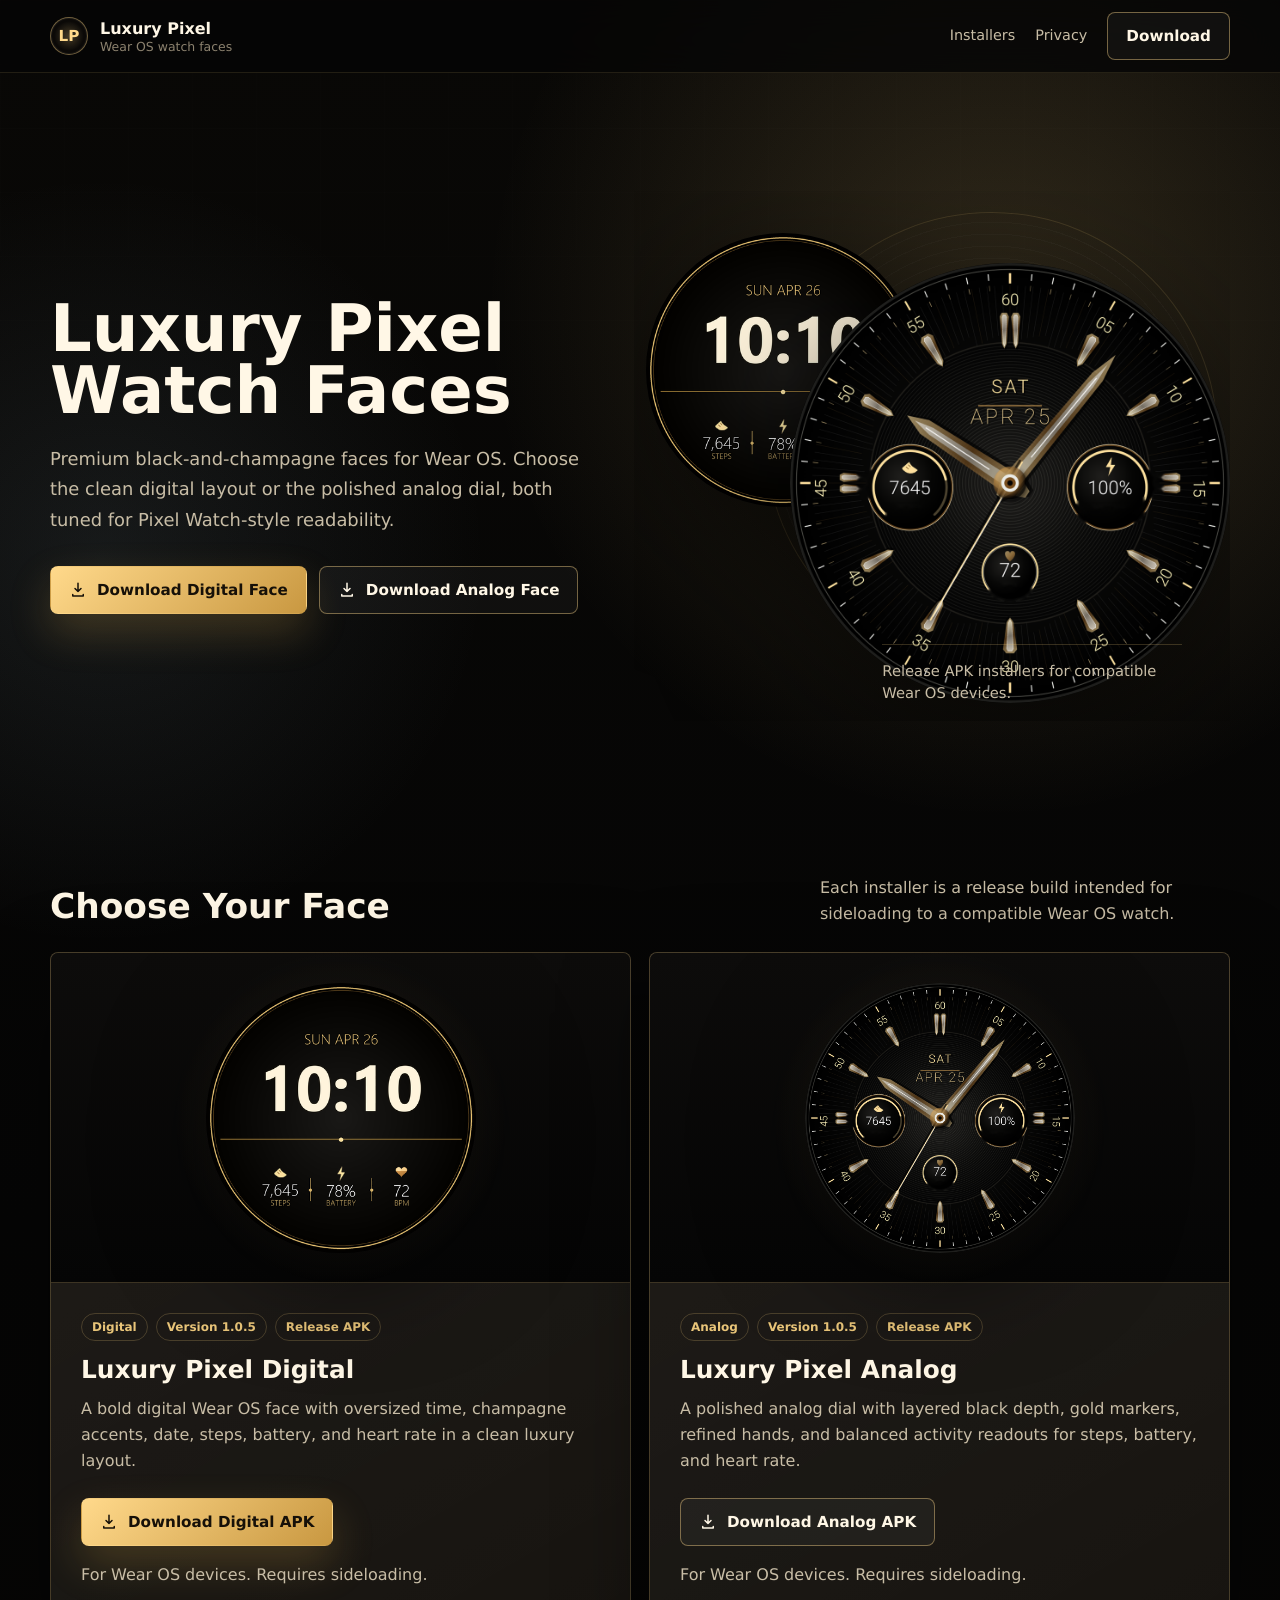
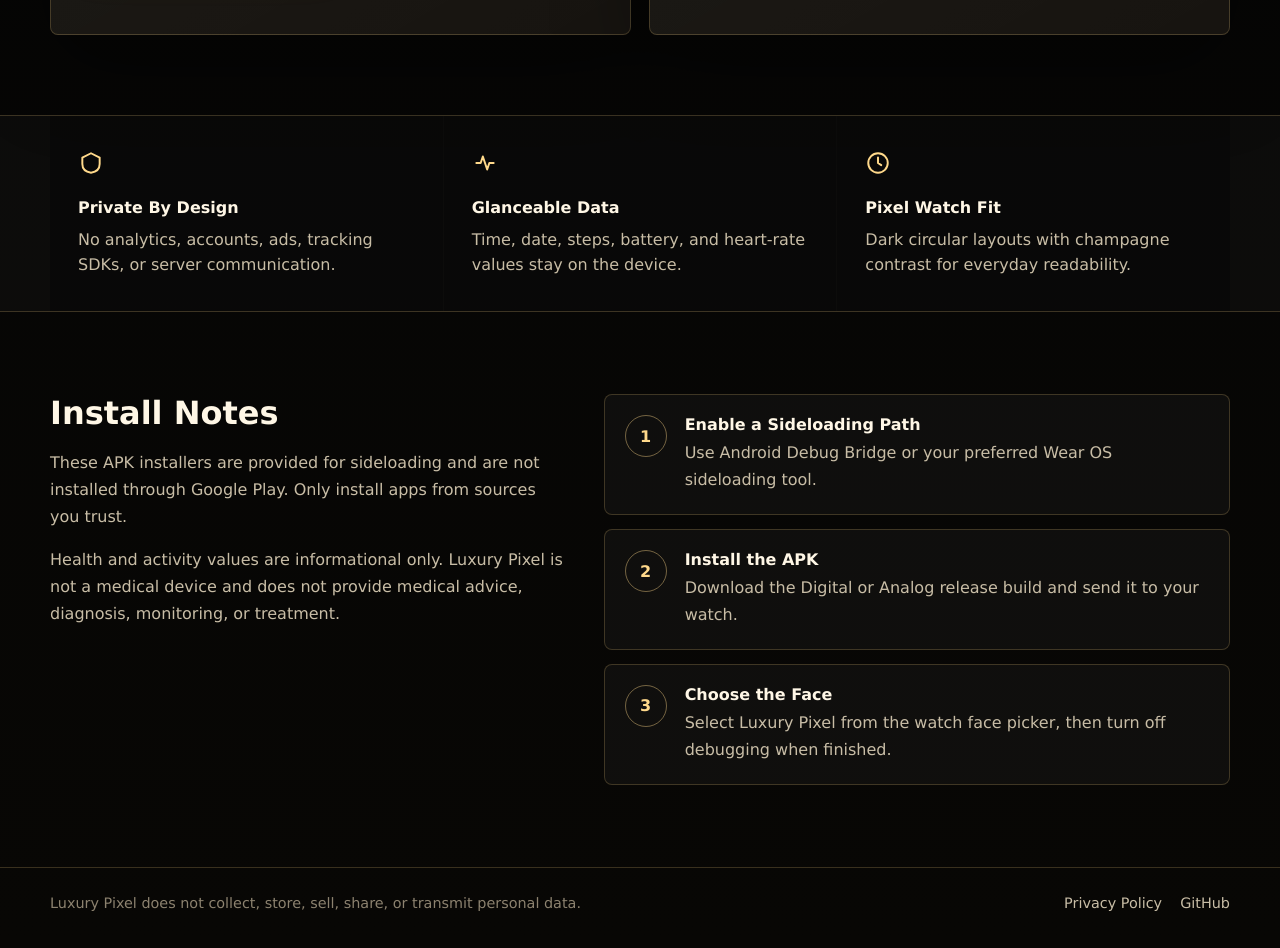
==== index.html @ f3d09681 "Add Luxury Pixel download landing page" ====
<!doctype html>
<html lang="en">
<head>
  <meta charset="utf-8">
  <meta name="viewport" content="width=device-width, initial-scale=1">
  <title>Luxury Pixel Watch Faces</title>
  <meta name="description" content="Download Luxury Pixel Digital and Luxury Pixel Analog installers for Wear OS.">
  <meta property="og:title" content="Luxury Pixel Watch Faces">
  <meta property="og:description" content="Premium black-and-champagne Wear OS faces with digital and analog installers.">
  <meta property="og:image" content="assets/app-icon.png">
  <link rel="icon" href="assets/app-icon.png">
  <link rel="stylesheet" href="styles.css">
</head>
<body>
  <header class="site-header">
    <nav class="nav" aria-label="Primary navigation">
      <a class="brand" href="./" aria-label="Luxury Pixel home">
        <span class="brand-mark" aria-hidden="true">LP</span>
        <span class="brand-text">
          <span class="brand-title">Luxury Pixel</span>
          <span class="brand-subtitle">Wear OS watch faces</span>
        </span>
      </a>
      <div class="nav-links">
        <a href="#installers">Installers</a>
        <a href="privacy.html">Privacy</a>
        <a class="button button-secondary" href="#installers">Download</a>
      </div>
    </nav>
  </header>

  <main>
    <section class="page-section hero" aria-labelledby="hero-title">
      <div class="hero-copy">
        <h1 id="hero-title">Luxury Pixel Watch Faces</h1>
        <p>
          Premium black-and-champagne faces for Wear OS. Choose the clean digital layout
          or the polished analog dial, both tuned for Pixel Watch-style readability.
        </p>
        <div class="hero-actions" aria-label="Primary downloads">
          <a class="button button-primary" href="installers/luxury-pixel-digital.apk" download>
            <svg viewBox="0 0 24 24" aria-hidden="true">
              <path d="M12 3v11m0 0 4-4m-4 4-4-4M5 18v2h14v-2" fill="none" stroke="currentColor" stroke-width="2" stroke-linecap="round" stroke-linejoin="round"/>
            </svg>
            Download Digital Face
          </a>
          <a class="button button-secondary" href="installers/luxury-pixel-analog.apk" download>
            <svg viewBox="0 0 24 24" aria-hidden="true">
              <path d="M12 3v11m0 0 4-4m-4 4-4-4M5 18v2h14v-2" fill="none" stroke="currentColor" stroke-width="2" stroke-linecap="round" stroke-linejoin="round"/>
            </svg>
            Download Analog Face
          </a>
        </div>
      </div>
      <div class="hero-stage" aria-hidden="true">
        <div class="watch-orbit"></div>
        <img class="watch-preview digital" src="assets/digital-preview.png" alt="">
        <img class="watch-preview analog" src="assets/analog-preview.png" alt="">
        <p class="hero-note">Release APK installers for compatible Wear OS devices.</p>
      </div>
    </section>

    <section class="page-section installers" id="installers" aria-labelledby="installers-title">
      <div class="section-heading">
        <h2 id="installers-title">Choose Your Face</h2>
        <p>Each installer is a release build intended for sideloading to a compatible Wear OS watch.</p>
      </div>

      <div class="installer-grid">
        <article class="installer-card">
          <div class="card-media">
            <img src="assets/digital-preview.png" alt="Luxury Pixel Digital watch face preview">
          </div>
          <div class="card-body">
            <div class="meta-row">
              <span class="meta">Digital</span>
              <span class="meta">Version 1.0.5</span>
              <span class="meta">Release APK</span>
            </div>
            <h3>Luxury Pixel Digital</h3>
            <p>
              A bold digital Wear OS face with oversized time, champagne accents, date,
              steps, battery, and heart rate in a clean luxury layout.
            </p>
            <div class="card-actions">
              <a class="button button-primary" href="installers/luxury-pixel-digital.apk" download>
                <svg viewBox="0 0 24 24" aria-hidden="true">
                  <path d="M12 3v11m0 0 4-4m-4 4-4-4M5 18v2h14v-2" fill="none" stroke="currentColor" stroke-width="2" stroke-linecap="round" stroke-linejoin="round"/>
                </svg>
                Download Digital APK
              </a>
            </div>
            <p class="fine-print">For Wear OS devices. Requires sideloading.</p>
          </div>
        </article>

        <article class="installer-card">
          <div class="card-media">
            <img src="assets/analog-preview.png" alt="Luxury Pixel Analog watch face preview">
          </div>
          <div class="card-body">
            <div class="meta-row">
              <span class="meta">Analog</span>
              <span class="meta">Version 1.0.5</span>
              <span class="meta">Release APK</span>
            </div>
            <h3>Luxury Pixel Analog</h3>
            <p>
              A polished analog dial with layered black depth, gold markers, refined hands,
              and balanced activity readouts for steps, battery, and heart rate.
            </p>
            <div class="card-actions">
              <a class="button button-secondary" href="installers/luxury-pixel-analog.apk" download>
                <svg viewBox="0 0 24 24" aria-hidden="true">
                  <path d="M12 3v11m0 0 4-4m-4 4-4-4M5 18v2h14v-2" fill="none" stroke="currentColor" stroke-width="2" stroke-linecap="round" stroke-linejoin="round"/>
                </svg>
                Download Analog APK
              </a>
            </div>
            <p class="fine-print">For Wear OS devices. Requires sideloading.</p>
          </div>
        </article>
      </div>
    </section>

    <section class="details-band" aria-label="Highlights">
      <div class="page-section details">
        <div class="detail">
          <svg viewBox="0 0 24 24" aria-hidden="true">
            <path d="M12 3 4 7v6c0 4.4 3.1 7.3 8 8 4.9-.7 8-3.6 8-8V7l-8-4Z" fill="none" stroke="currentColor" stroke-width="1.8" stroke-linejoin="round"/>
          </svg>
          <h3>Private By Design</h3>
          <p>No analytics, accounts, ads, tracking SDKs, or server communication.</p>
        </div>
        <div class="detail">
          <svg viewBox="0 0 24 24" aria-hidden="true">
            <path d="M4 12h4l2-6 4 12 2-6h4" fill="none" stroke="currentColor" stroke-width="1.8" stroke-linecap="round" stroke-linejoin="round"/>
          </svg>
          <h3>Glanceable Data</h3>
          <p>Time, date, steps, battery, and heart-rate values stay on the device.</p>
        </div>
        <div class="detail">
          <svg viewBox="0 0 24 24" aria-hidden="true">
            <path d="M12 21a9 9 0 1 0 0-18 9 9 0 0 0 0 18Zm0-14v5l3 2" fill="none" stroke="currentColor" stroke-width="1.8" stroke-linecap="round" stroke-linejoin="round"/>
          </svg>
          <h3>Pixel Watch Fit</h3>
          <p>Dark circular layouts with champagne contrast for everyday readability.</p>
        </div>
      </div>
    </section>

    <section class="page-section install-help" aria-labelledby="install-help-title">
      <div>
        <h2 id="install-help-title">Install Notes</h2>
        <p>
          These APK installers are provided for sideloading and are not installed through Google Play.
          Only install apps from sources you trust.
        </p>
        <p>
          Health and activity values are informational only. Luxury Pixel is not a medical device and
          does not provide medical advice, diagnosis, monitoring, or treatment.
        </p>
      </div>
      <div class="steps">
        <div class="step">
          <span class="step-number">1</span>
          <div>
            <h3>Enable a Sideloading Path</h3>
            <p>Use Android Debug Bridge or your preferred Wear OS sideloading tool.</p>
          </div>
        </div>
        <div class="step">
          <span class="step-number">2</span>
          <div>
            <h3>Install the APK</h3>
            <p>Download the Digital or Analog release build and send it to your watch.</p>
          </div>
        </div>
        <div class="step">
          <span class="step-number">3</span>
          <div>
            <h3>Choose the Face</h3>
            <p>Select Luxury Pixel from the watch face picker, then turn off debugging when finished.</p>
          </div>
        </div>
      </div>
    </section>
  </main>

  <footer class="site-footer">
    <div class="footer-inner">
      <span>Luxury Pixel does not collect, store, sell, share, or transmit personal data.</span>
      <div class="footer-links">
        <a href="privacy.html">Privacy Policy</a>
        <a href="https://github.com/patriceac/luxury-pixel-3-watch-face">GitHub</a>
      </div>
    </div>
  </footer>
</body>
</html>
---- styles.css ----
:root {
  color-scheme: dark;
  --bg: #050505;
  --bg-soft: #0d0c0b;
  --surface: #14110d;
  --surface-2: #1c1710;
  --text: #fff7e6;
  --muted: #c8bda6;
  --dim: #8c826f;
  --gold: #e9c579;
  --gold-strong: #ffd98b;
  --line: rgba(233, 197, 121, 0.22);
  --line-bright: rgba(255, 217, 139, 0.42);
  --shadow: 0 30px 90px rgba(0, 0, 0, 0.42);
  --max: 1180px;
  font-family: Inter, ui-sans-serif, system-ui, -apple-system, BlinkMacSystemFont, "Segoe UI", sans-serif;
  background: var(--bg);
  color: var(--text);
  text-rendering: geometricPrecision;
}

* {
  box-sizing: border-box;
}

html {
  scroll-behavior: smooth;
}

body {
  min-height: 100vh;
  margin: 0;
  overflow-x: hidden;
  background:
    radial-gradient(circle at 78% 12%, rgba(233, 197, 121, 0.18), transparent 32rem),
    radial-gradient(circle at 8% 22%, rgba(139, 163, 176, 0.12), transparent 24rem),
    linear-gradient(180deg, #090806 0%, #050505 48%, #080705 100%);
  color: var(--text);
}

body::before {
  position: fixed;
  inset: 0;
  pointer-events: none;
  content: "";
  background-image:
    linear-gradient(rgba(255, 255, 255, 0.035) 1px, transparent 1px),
    linear-gradient(90deg, rgba(255, 255, 255, 0.028) 1px, transparent 1px);
  background-size: 64px 64px;
  mask-image: linear-gradient(to bottom, rgba(0, 0, 0, 0.35), transparent 72%);
}

a {
  color: inherit;
}

img {
  display: block;
  max-width: 100%;
}

.site-header {
  position: sticky;
  top: 0;
  z-index: 10;
  border-bottom: 1px solid rgba(233, 197, 121, 0.13);
  background: rgba(5, 5, 5, 0.8);
  backdrop-filter: blur(18px);
}

.nav {
  display: flex;
  width: min(calc(100% - 32px), var(--max));
  min-height: 72px;
  margin: 0 auto;
  align-items: center;
  justify-content: space-between;
  gap: 24px;
}

.brand {
  display: inline-flex;
  align-items: center;
  gap: 12px;
  text-decoration: none;
}

.brand-mark {
  display: grid;
  width: 38px;
  height: 38px;
  place-items: center;
  border: 1px solid var(--line-bright);
  border-radius: 50%;
  background:
    radial-gradient(circle, rgba(255, 217, 139, 0.24), transparent 58%),
    #0b0907;
  box-shadow: inset 0 0 0 1px rgba(255, 255, 255, 0.05);
  color: var(--gold-strong);
  font-size: 0.95rem;
  font-weight: 700;
}

.brand-text {
  display: grid;
  gap: 1px;
}

.brand-title {
  font-size: 1rem;
  font-weight: 720;
}

.brand-subtitle {
  color: var(--dim);
  font-size: 0.78rem;
}

.nav-links {
  display: flex;
  align-items: center;
  gap: 20px;
  color: var(--muted);
  font-size: 0.9rem;
}

.nav-links a {
  text-decoration: none;
}

.nav-links a:hover {
  color: var(--gold-strong);
}

.page-section {
  position: relative;
  width: min(calc(100% - 32px), var(--max));
  margin: 0 auto;
}

.hero {
  display: grid;
  min-height: calc(92vh - 72px);
  align-items: center;
  gap: 48px;
  grid-template-columns: minmax(0, 0.9fr) minmax(360px, 1fr);
  padding: 64px 0 54px;
}

.hero-copy {
  max-width: 560px;
  min-width: 0;
}

h1,
h2,
h3,
p {
  margin-top: 0;
}

h1 {
  margin-bottom: 22px;
  font-size: 4.1rem;
  line-height: 0.95;
  font-weight: 780;
}

.hero-copy p {
  margin-bottom: 30px;
  color: var(--muted);
  font-size: 1.12rem;
  line-height: 1.7;
}

.hero-actions,
.card-actions {
  display: flex;
  flex-wrap: wrap;
  gap: 12px;
}

.button {
  display: inline-flex;
  min-height: 48px;
  align-items: center;
  justify-content: center;
  gap: 10px;
  border: 1px solid transparent;
  border-radius: 8px;
  padding: 0 18px;
  font-size: 0.95rem;
  font-weight: 720;
  text-decoration: none;
  transition: transform 160ms ease, border-color 160ms ease, background 160ms ease, color 160ms ease;
}

.button svg {
  width: 18px;
  height: 18px;
  flex: 0 0 18px;
}

.button:hover {
  transform: translateY(-2px);
}

.button-primary {
  background: linear-gradient(135deg, var(--gold-strong), #c99841);
  color: #161008;
  box-shadow: 0 18px 42px rgba(211, 161, 73, 0.24);
}

.button-secondary {
  border-color: var(--line-bright);
  background: rgba(255, 255, 255, 0.04);
  color: var(--text);
}

.hero-stage {
  position: relative;
  min-height: 530px;
  overflow: hidden;
}

.watch-orbit {
  position: absolute;
  inset: 4% 2% auto auto;
  width: 76%;
  aspect-ratio: 1;
  border: 1px solid rgba(233, 197, 121, 0.2);
  border-radius: 50%;
  background:
    radial-gradient(circle, rgba(233, 197, 121, 0.1), transparent 54%),
    repeating-radial-gradient(circle, rgba(255, 255, 255, 0.04) 0 1px, transparent 1px 12px);
  opacity: 0.75;
}

.watch-preview {
  position: absolute;
  border-radius: 50%;
  filter: drop-shadow(0 28px 70px rgba(0, 0, 0, 0.55));
}

.watch-preview.analog {
  right: 0;
  bottom: 18px;
  width: min(440px, 74%);
}

.watch-preview.digital {
  left: 2%;
  top: 42px;
  width: min(290px, 46%);
}

.hero-note {
  position: absolute;
  right: 8%;
  bottom: 0;
  max-width: 300px;
  border-top: 1px solid var(--line);
  padding-top: 16px;
  color: var(--muted);
  font-size: 0.92rem;
  line-height: 1.55;
}

.section-heading {
  display: flex;
  margin-bottom: 26px;
  align-items: end;
  justify-content: space-between;
  gap: 24px;
}

.section-heading h2 {
  margin-bottom: 0;
  font-size: 2.15rem;
  line-height: 1.08;
}

.section-heading p {
  max-width: 410px;
  margin-bottom: 0;
  color: var(--muted);
  line-height: 1.6;
}

.installers {
  padding: 46px 0 80px;
}

.installer-grid {
  display: grid;
  gap: 18px;
  grid-template-columns: repeat(2, minmax(0, 1fr));
}

.installer-card {
  overflow: hidden;
  border: 1px solid var(--line);
  border-radius: 8px;
  background:
    linear-gradient(150deg, rgba(255, 255, 255, 0.055), rgba(255, 255, 255, 0.012)),
    var(--surface);
  box-shadow: var(--shadow);
}

.card-media {
  display: grid;
  min-height: 330px;
  place-items: center;
  border-bottom: 1px solid var(--line);
  background:
    radial-gradient(circle, rgba(233, 197, 121, 0.15), transparent 50%),
    linear-gradient(180deg, #0d0c0b, #050505);
}

.card-media img {
  width: min(270px, 70%);
  border-radius: 50%;
  filter: drop-shadow(0 22px 52px rgba(0, 0, 0, 0.55));
}

.card-body {
  padding: 30px;
}

.meta-row {
  display: flex;
  margin-bottom: 14px;
  flex-wrap: wrap;
  gap: 8px;
}

.meta {
  display: inline-flex;
  min-height: 28px;
  align-items: center;
  border: 1px solid var(--line);
  border-radius: 999px;
  padding: 0 10px;
  color: var(--gold);
  font-size: 0.75rem;
  font-weight: 720;
}

.installer-card h3 {
  margin-bottom: 12px;
  font-size: 1.55rem;
}

.installer-card p {
  color: var(--muted);
  font-size: 1rem;
  line-height: 1.62;
}

.card-actions {
  margin-top: 24px;
}

.fine-print {
  margin-top: 16px;
  color: var(--dim);
  font-size: 0.86rem;
}

.details-band {
  border-top: 1px solid var(--line);
  border-bottom: 1px solid var(--line);
  background: rgba(255, 255, 255, 0.025);
}

.details {
  display: grid;
  gap: 1px;
  grid-template-columns: repeat(3, minmax(0, 1fr));
}

.detail {
  padding: 34px 28px;
  background: rgba(5, 5, 5, 0.36);
}

.detail svg {
  width: 26px;
  height: 26px;
  margin-bottom: 18px;
  color: var(--gold-strong);
}

.detail h3 {
  margin-bottom: 10px;
  font-size: 1rem;
}

.detail p {
  margin-bottom: 0;
  color: var(--muted);
  line-height: 1.58;
}

.install-help {
  display: grid;
  gap: 40px;
  grid-template-columns: 0.82fr 1fr;
  padding: 82px 0;
}

.install-help h2 {
  margin-bottom: 18px;
  font-size: 2rem;
}

.install-help p {
  color: var(--muted);
  line-height: 1.68;
}

.steps {
  display: grid;
  gap: 14px;
}

.step {
  display: grid;
  gap: 18px;
  grid-template-columns: 42px 1fr;
  border: 1px solid var(--line);
  border-radius: 8px;
  padding: 20px;
  background: rgba(255, 255, 255, 0.035);
}

.step-number {
  display: grid;
  width: 42px;
  height: 42px;
  place-items: center;
  border: 1px solid var(--line-bright);
  border-radius: 50%;
  color: var(--gold-strong);
  font-weight: 780;
}

.step h3 {
  margin-bottom: 6px;
  font-size: 1rem;
}

.step p {
  margin-bottom: 0;
  color: var(--muted);
}

.privacy-panel {
  max-width: 760px;
  margin: 48px auto;
  border: 1px solid var(--line);
  border-radius: 8px;
  padding: 34px;
  background: rgba(20, 17, 13, 0.9);
  box-shadow: var(--shadow);
}

.privacy-panel h1 {
  margin-bottom: 10px;
  font-size: 2.3rem;
  line-height: 1.1;
}

.privacy-panel h2 {
  margin-top: 30px;
  color: var(--gold);
  font-size: 1.18rem;
}

.privacy-panel p,
.privacy-panel li {
  color: var(--muted);
  line-height: 1.65;
}

.updated {
  color: var(--dim);
}

.site-footer {
  border-top: 1px solid var(--line);
  padding: 28px 0 36px;
}

.footer-inner {
  display: flex;
  width: min(calc(100% - 32px), var(--max));
  margin: 0 auto;
  align-items: center;
  justify-content: space-between;
  gap: 20px;
  color: var(--dim);
  font-size: 0.9rem;
}

.footer-links {
  display: flex;
  gap: 18px;
}

.footer-links a {
  color: var(--muted);
  text-decoration: none;
}

.footer-links a:hover {
  color: var(--gold-strong);
}

@media (max-width: 920px) {
  .hero,
  .install-help {
    grid-template-columns: 1fr;
  }

  .hero {
    min-height: auto;
    padding-top: 48px;
  }

  h1 {
    font-size: 3.05rem;
  }

  .hero-stage {
    min-height: 420px;
  }

  .section-heading {
    display: block;
  }

  .section-heading p {
    margin-top: 12px;
  }

  .installer-grid,
  .details {
    grid-template-columns: 1fr;
  }
}

@media (max-width: 640px) {
  .nav,
  .page-section,
  .footer-inner {
    width: calc(100% - 32px);
  }

  .nav {
    min-height: 66px;
  }

  .nav-links a:not(.button) {
    display: none;
  }

  .nav-links {
    display: none;
  }

  .brand-subtitle {
    display: none;
  }

  .button {
    width: 100%;
    max-width: none;
  }

  .nav .button {
    width: auto;
    min-height: 40px;
    padding: 0 12px;
    font-size: 0.82rem;
  }

  h1 {
    font-size: 2.45rem;
  }

  .hero-copy p {
    font-size: 1rem;
  }

  .hero-stage {
    min-height: 318px;
  }

  .hero-copy,
  .hero-stage {
    max-width: calc(100vw - 32px);
  }

  .hero-copy p,
  .hero-actions {
    width: 100%;
    max-width: 326px;
  }

  .watch-orbit {
    right: 4%;
    width: 78%;
  }

  .watch-preview.analog {
    right: 7%;
    bottom: 30px;
    width: 52%;
  }

  .watch-preview.digital {
    top: 34px;
    left: 4%;
    width: 40%;
  }

  .hero-note {
    display: none;
  }

  .card-media {
    min-height: 260px;
  }

  .card-body,
  .privacy-panel {
    padding: 24px;
  }

  .install-help {
    padding: 60px 0;
  }

  .footer-inner {
    align-items: flex-start;
    flex-direction: column;
  }
}

@media (prefers-reduced-motion: reduce) {
  *,
  *::before,
  *::after {
    scroll-behavior: auto !important;
    transition: none !important;
  }
}
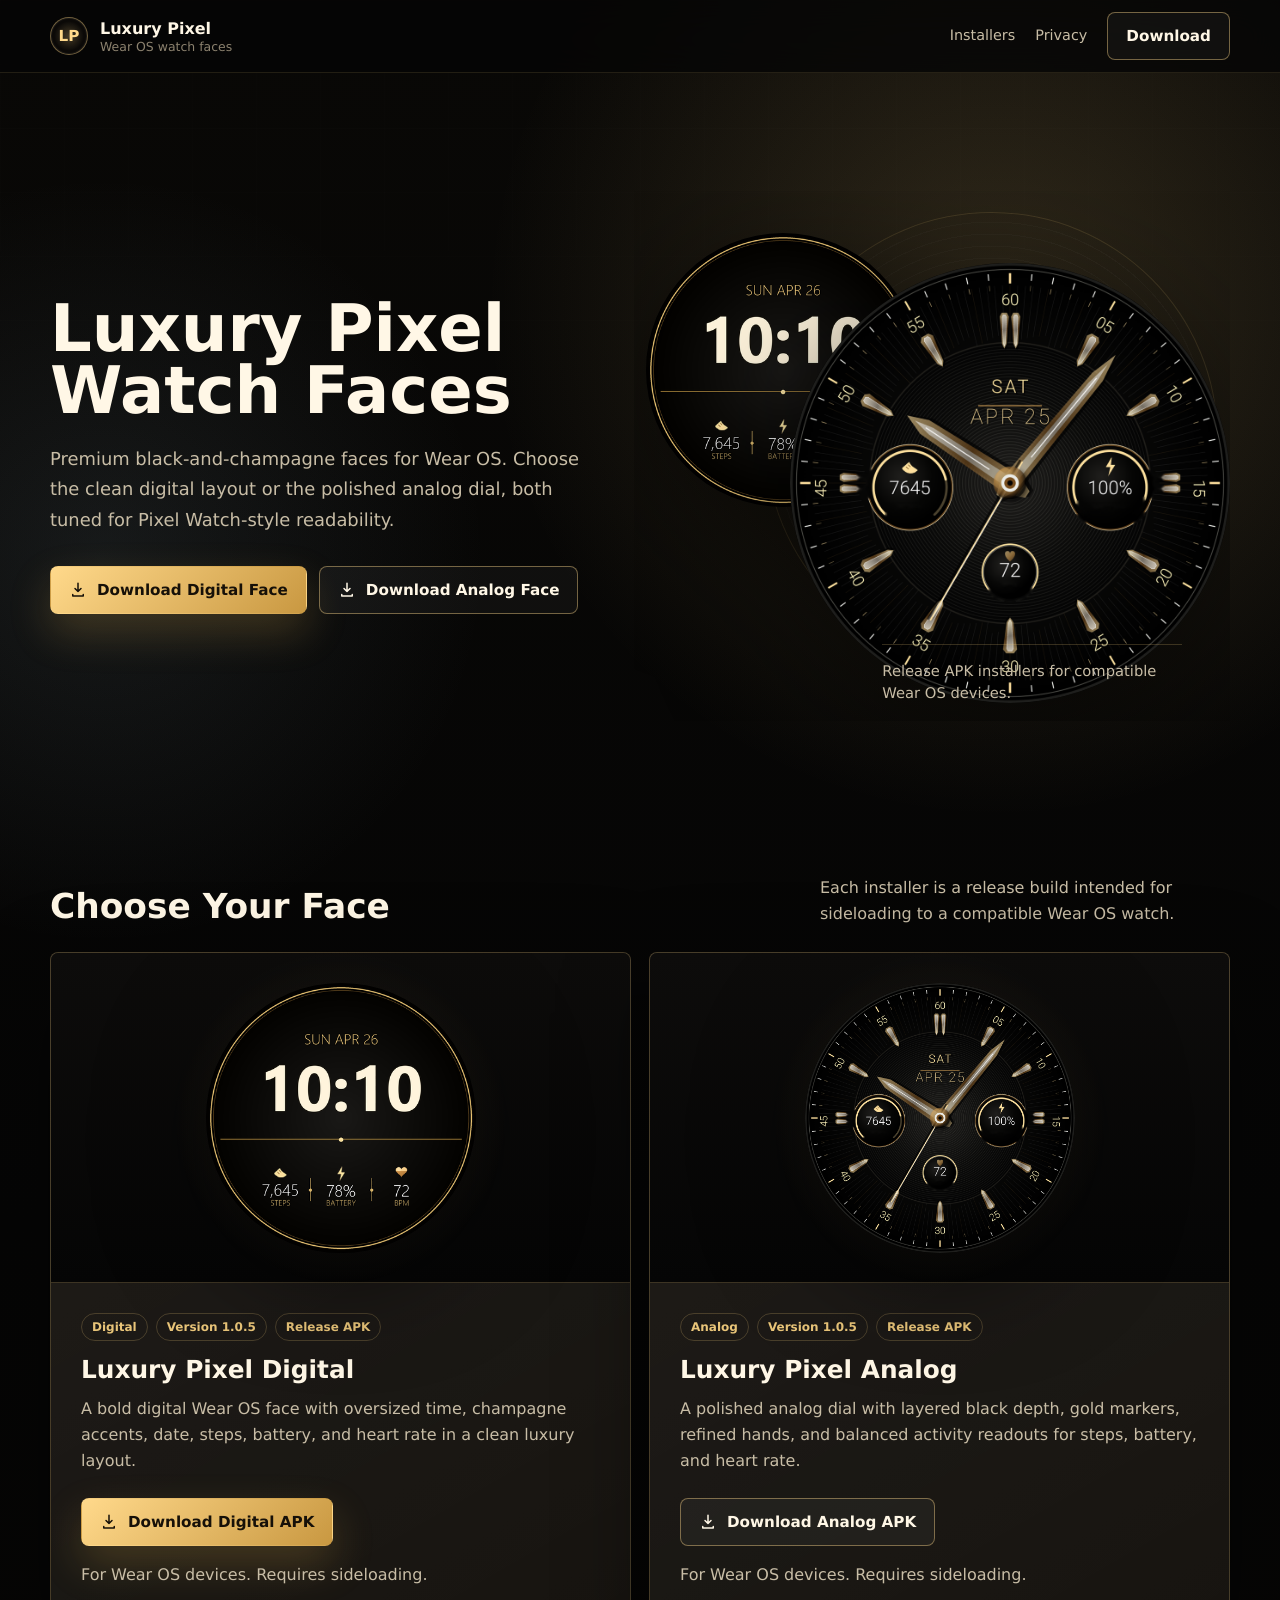
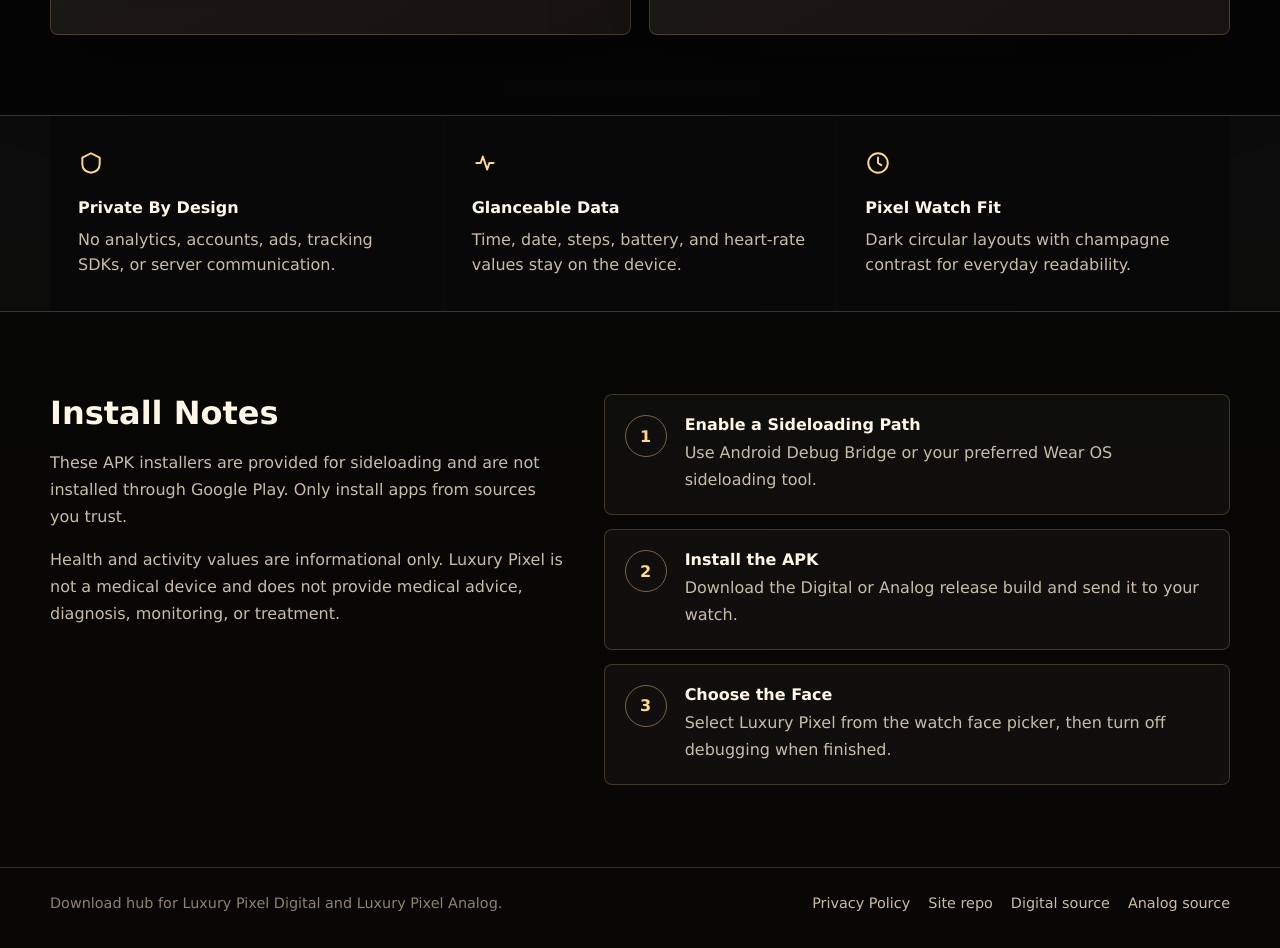
==== commit cd297a6e: "Refresh landing page clarity and installers" ====
--- a/index.html
+++ b/index.html
@@ -189,10 +189,12 @@
 
   <footer class="site-footer">
     <div class="footer-inner">
-      <span>Luxury Pixel does not collect, store, sell, share, or transmit personal data.</span>
+      <span>Download hub for Luxury Pixel Digital and Luxury Pixel Analog.</span>
       <div class="footer-links">
         <a href="privacy.html">Privacy Policy</a>
-        <a href="https://github.com/patriceac/luxury-pixel-3-watch-face">GitHub</a>
+        <a href="https://github.com/patriceac/luxury-pixel-watch-faces">Site repo</a>
+        <a href="https://github.com/patriceac/luxury-pixel-digital-watch-face">Digital source</a>
+        <a href="https://github.com/patriceac/luxury-pixel-analog-watch-face">Analog source</a>
       </div>
     </div>
   </footer>
--- a/styles.css
+++ b/styles.css
@@ -505,7 +505,9 @@
 
 .footer-links {
   display: flex;
+  flex-wrap: wrap;
   gap: 18px;
+  justify-content: flex-end;
 }
 
 .footer-links a {
@@ -645,6 +647,10 @@
   .footer-inner {
     align-items: flex-start;
     flex-direction: column;
+  }
+
+  .footer-links {
+    justify-content: flex-start;
   }
 }
 
